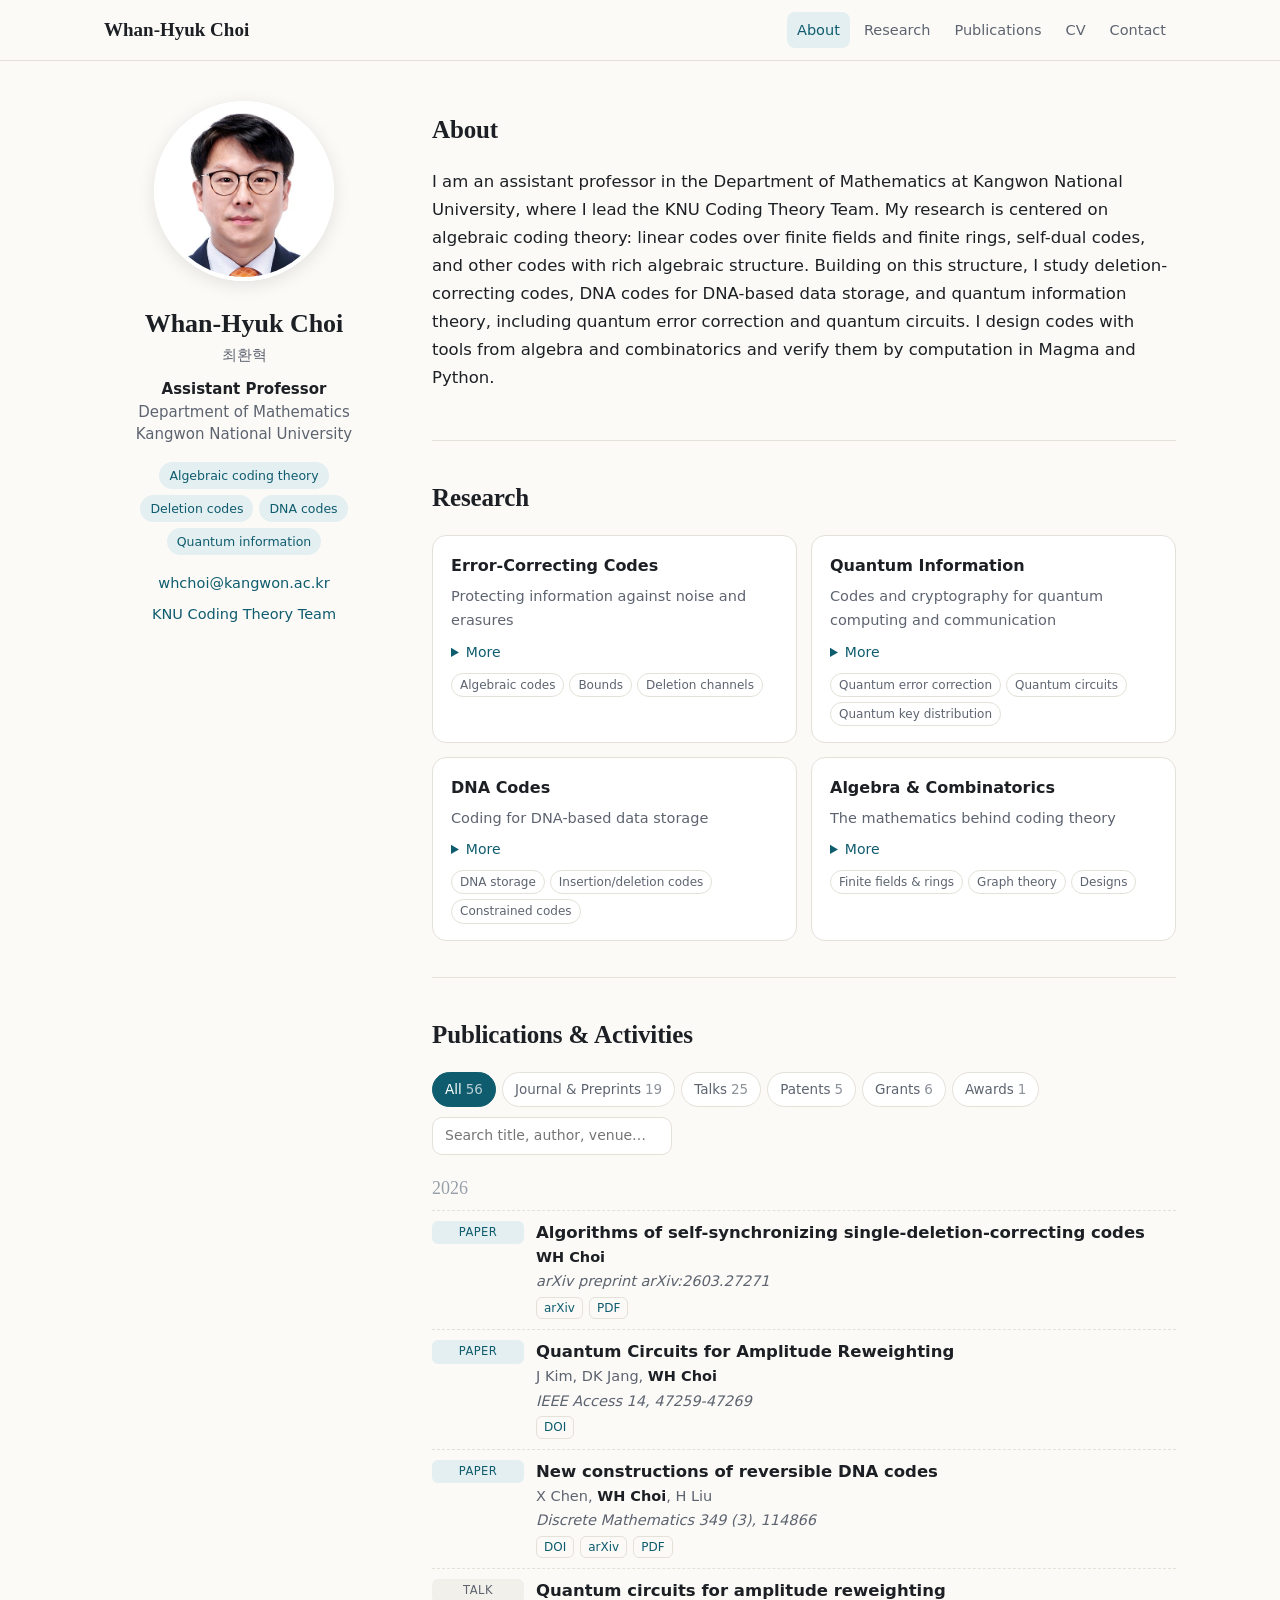
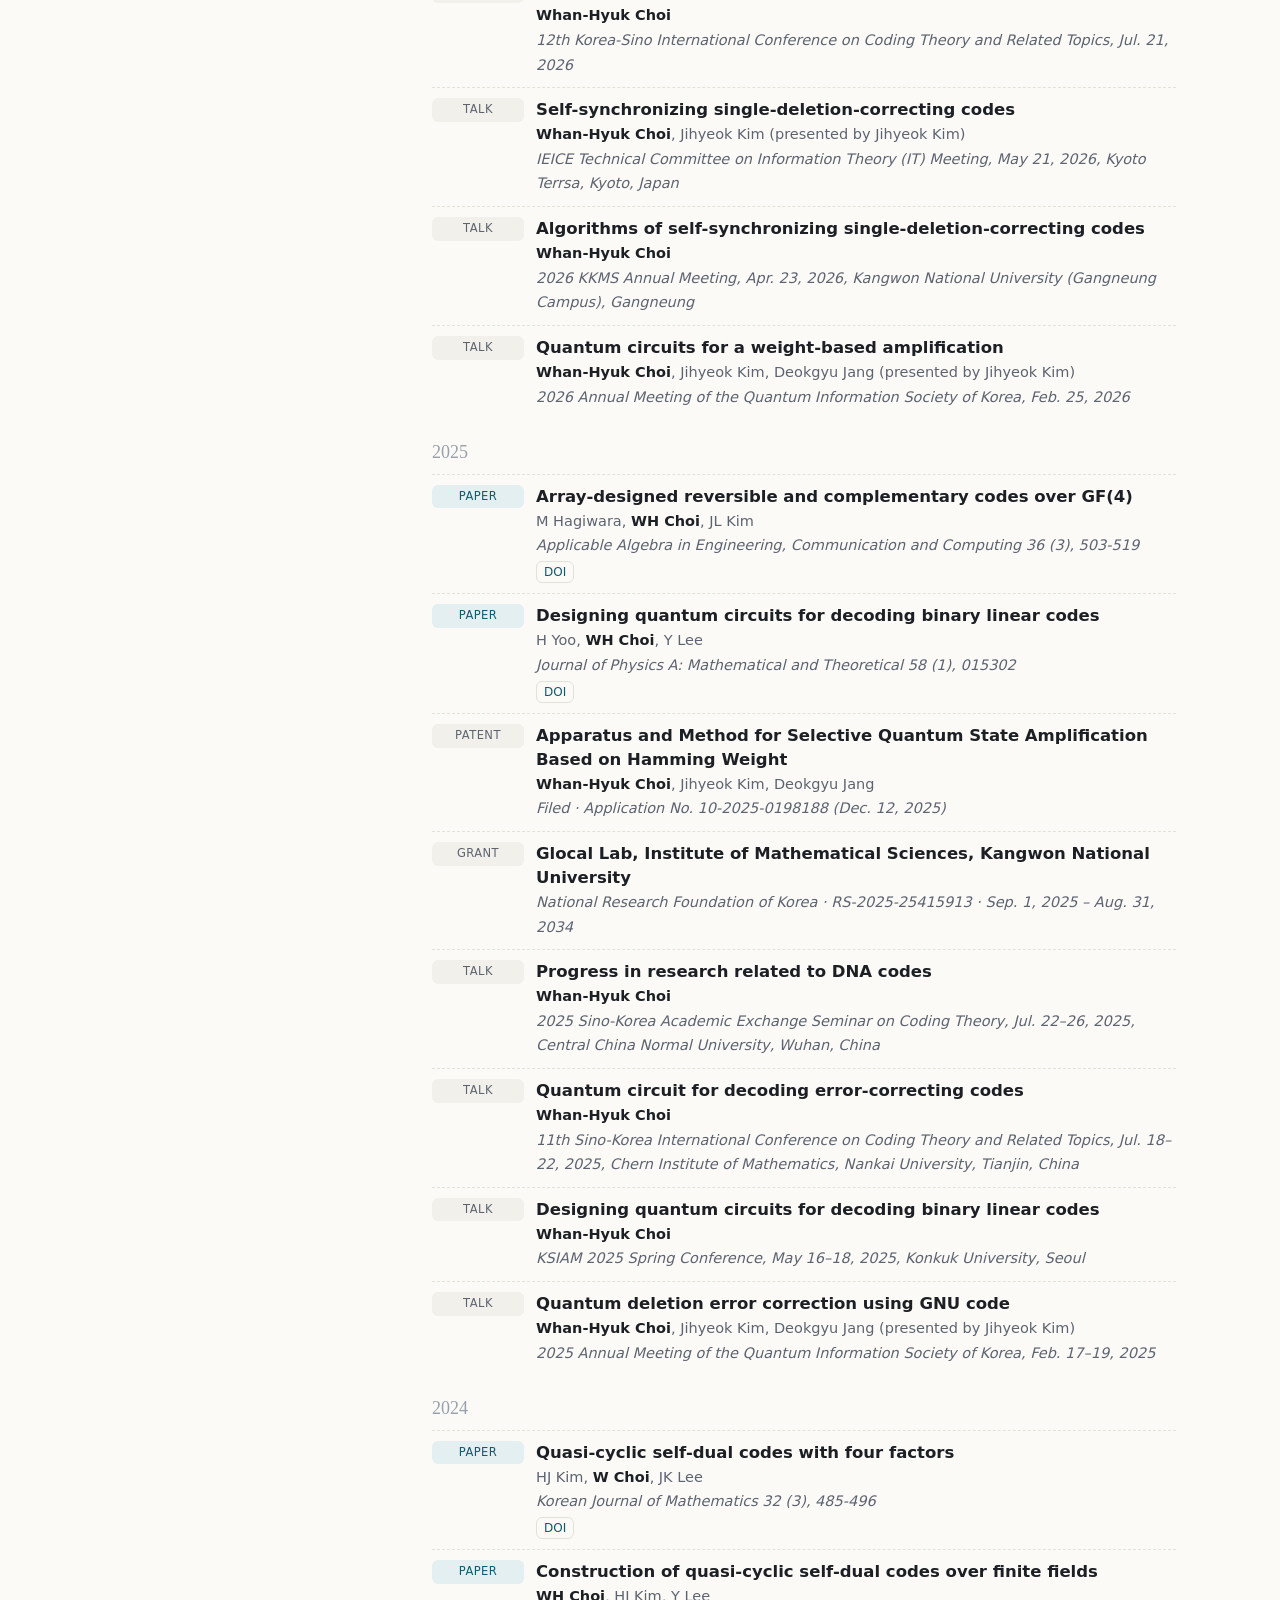
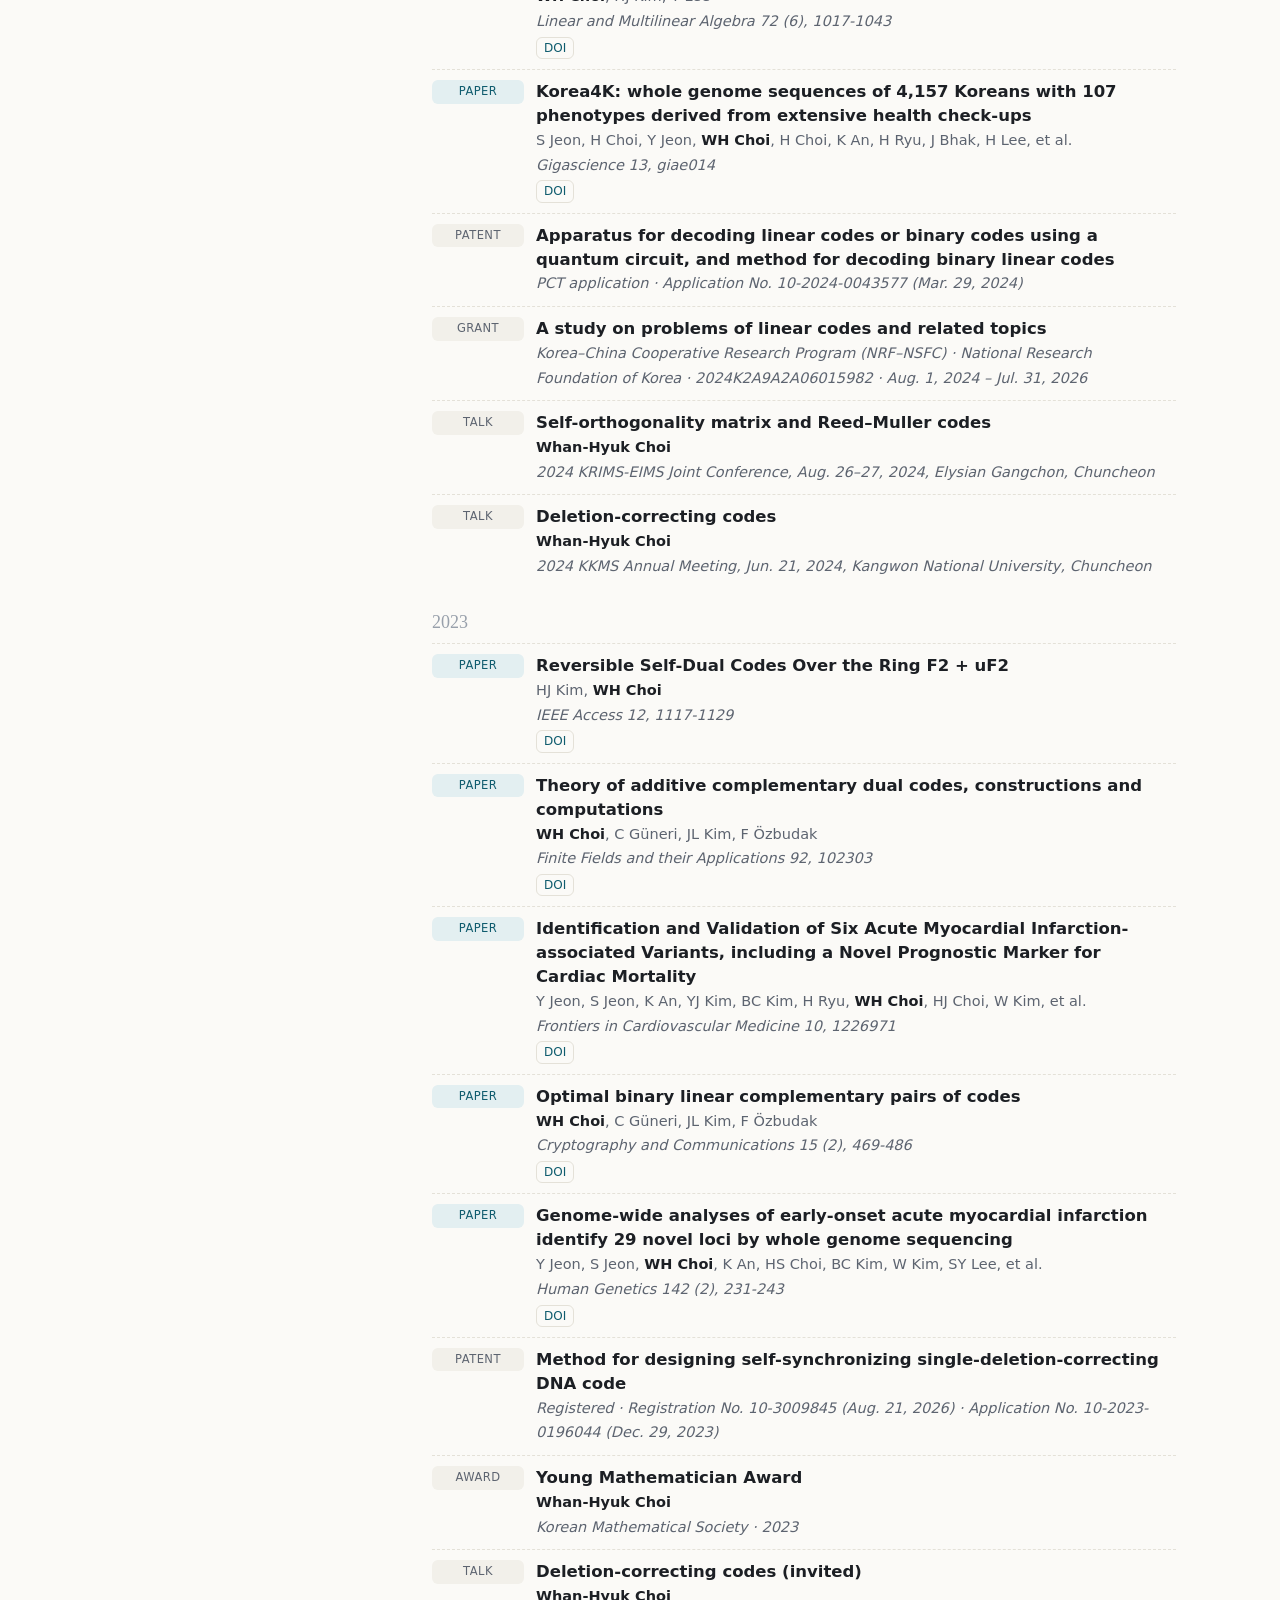
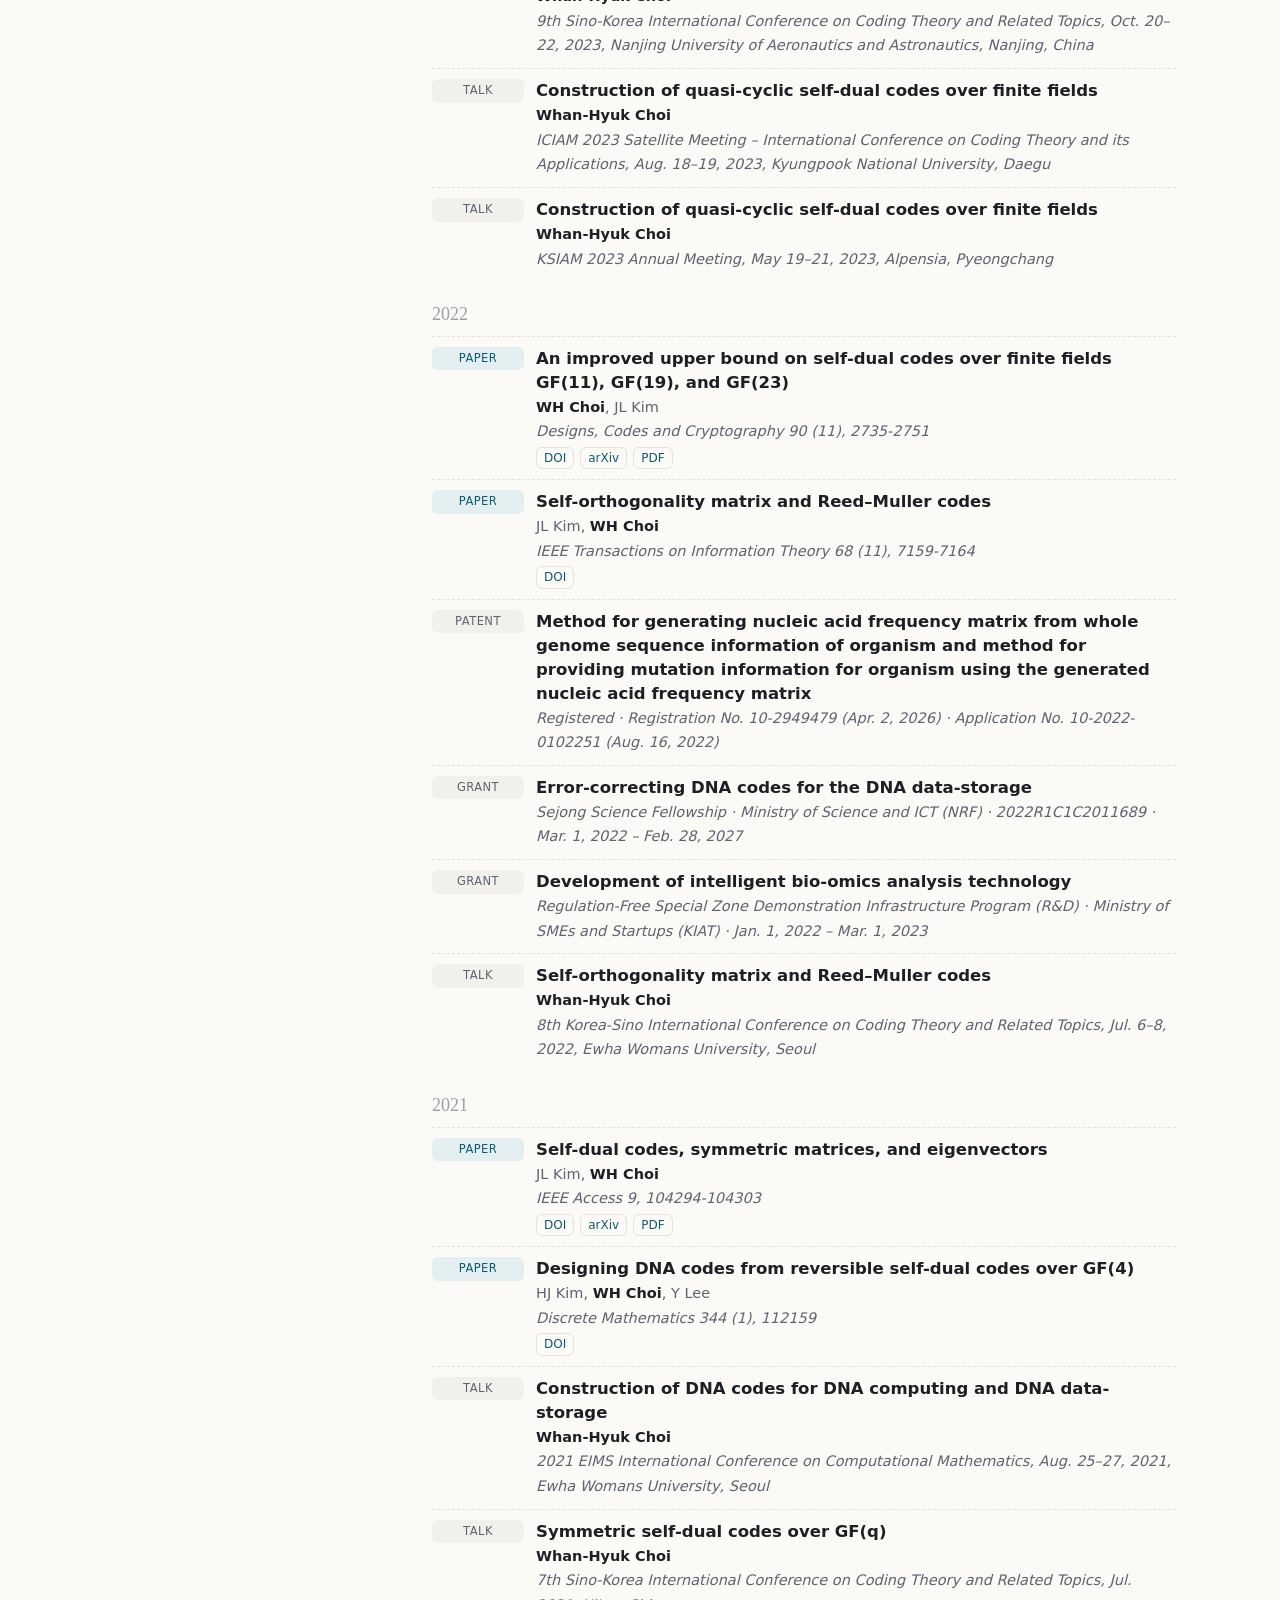
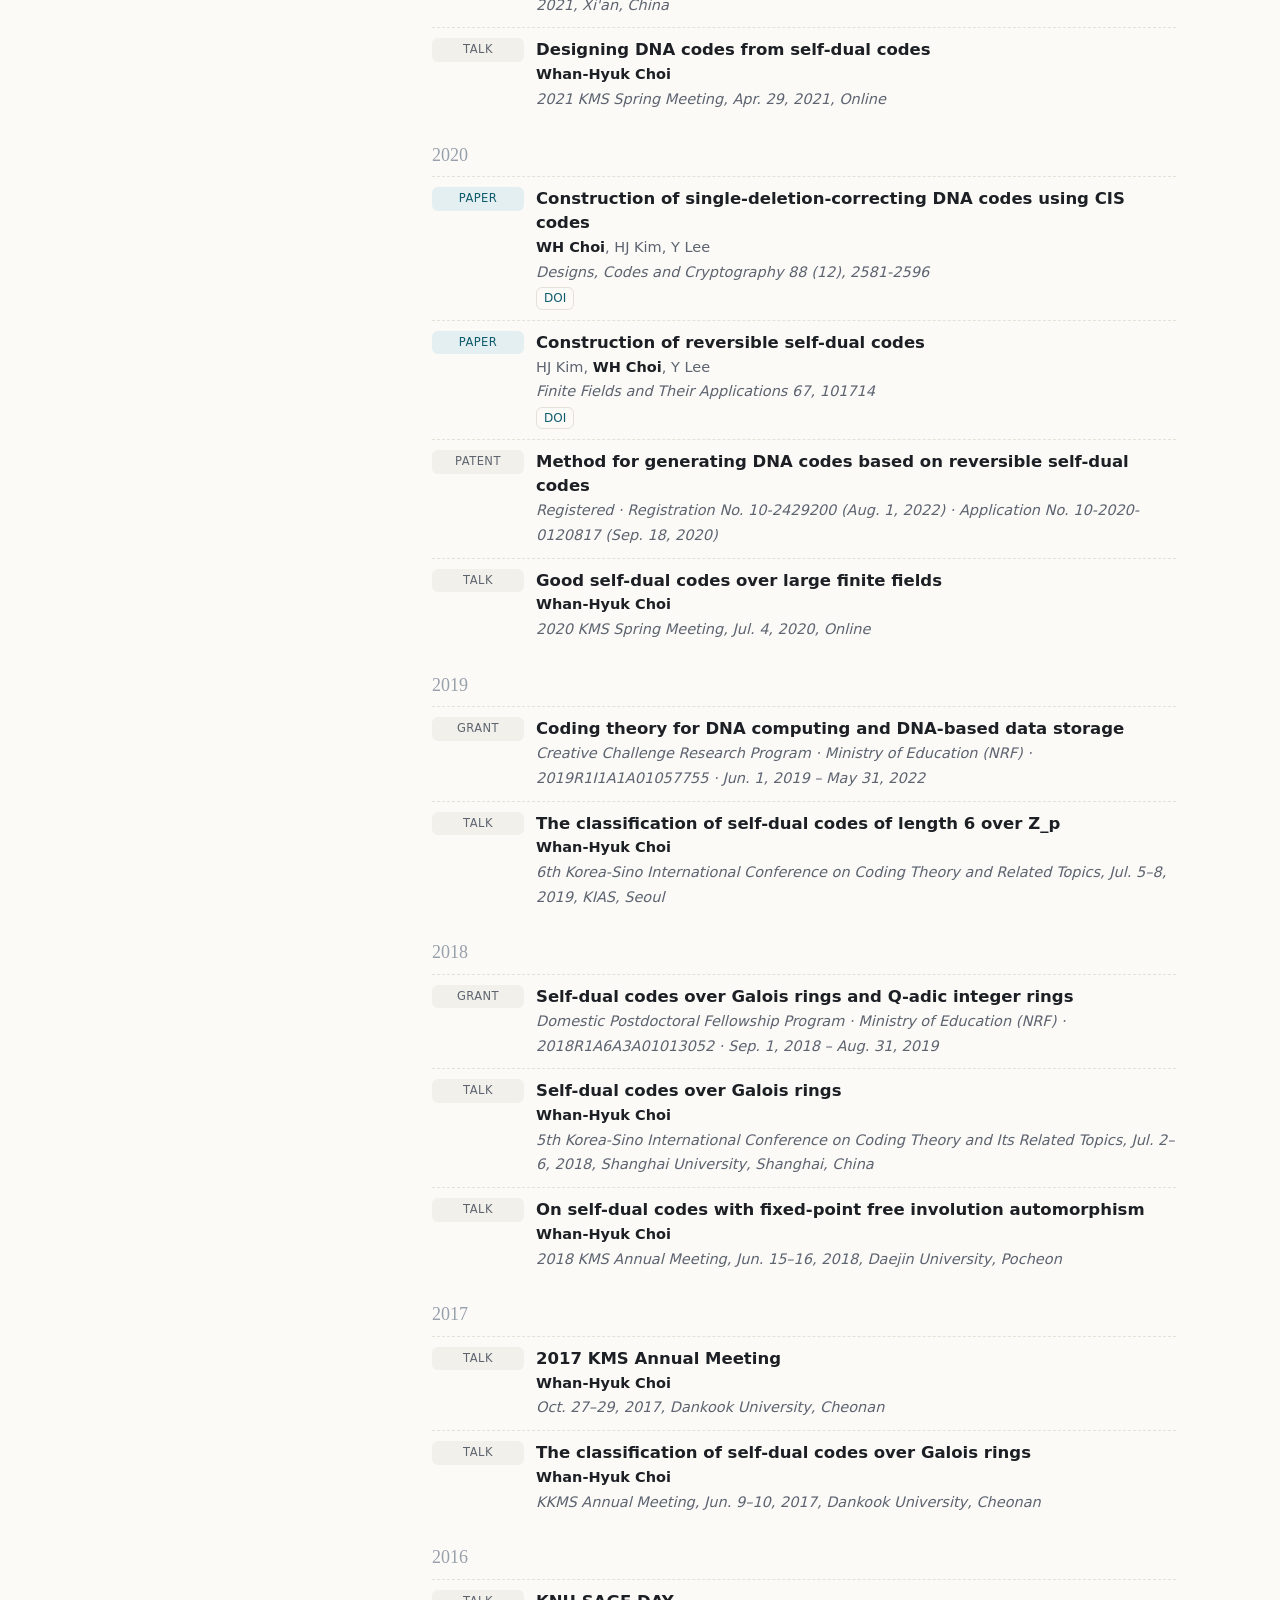
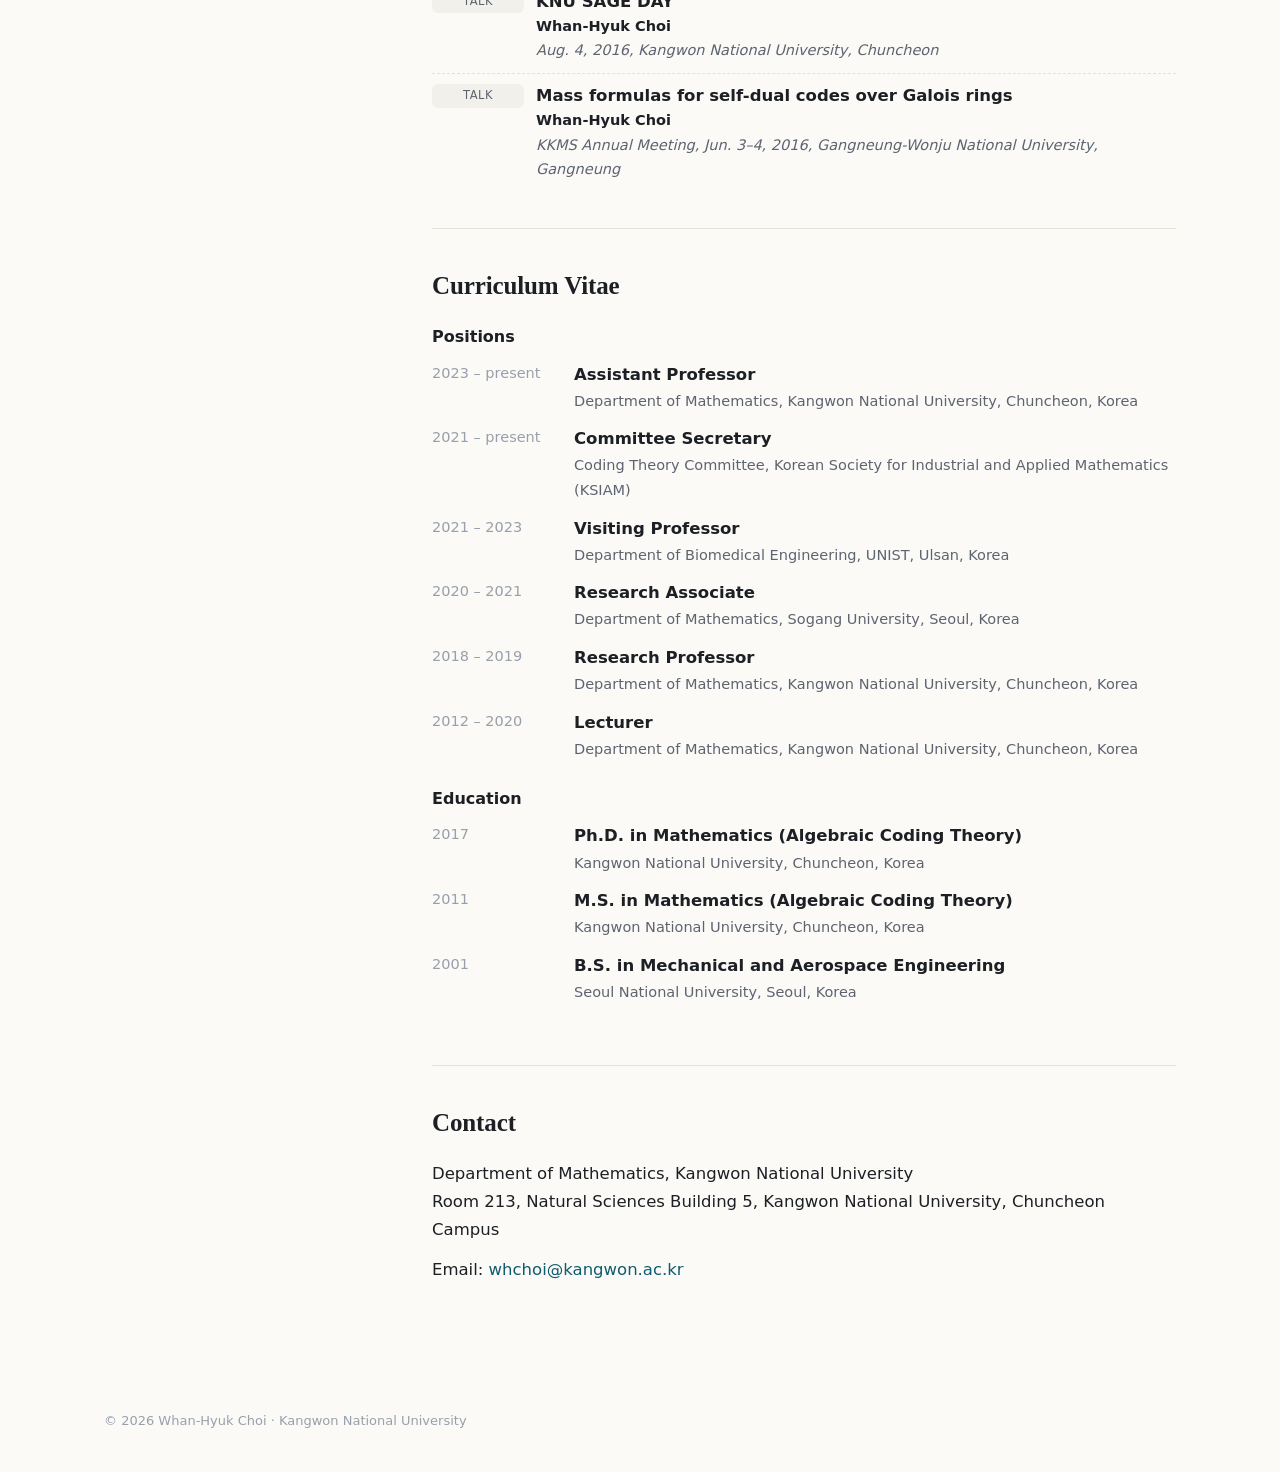
==== index.html @ ad423a77 "Initial draft of personal homepage (English, single page) Co-Authored-By: Claude Opus 5.5 <noreply@a" ====
<!doctype html>
<html lang="en">
<head>
  <meta charset="utf-8">
  <meta name="viewport" content="width=device-width, initial-scale=1">
  <title>Whan-Hyuk Choi · Kangwon National University</title>
  <meta name="description" content="Whan-Hyuk Choi, Department of Mathematics, Kangwon National University. Algebraic coding theory, deletion codes, DNA codes, quantum information.">
  <link rel="icon" href="assets/favicon.svg" type="image/svg+xml">
  <link rel="stylesheet" href="assets/css/style.css?v=1">
</head>
<body>
  <header class="topbar">
    <div class="wrap topbar-in">
      <a class="brand" href="#about">Whan-Hyuk Choi</a>
      <nav id="nav">
        <a href="#about">About</a>
        <a href="#research">Research</a>
        <a href="#publications">Publications</a>
        <a href="#cv">CV</a>
        <a href="#contact">Contact</a>
      </nav>
    </div>
  </header>

  <div class="wrap layout">
    <aside class="profile" id="profile"></aside>
    <main>
      <section id="about"><h2>About</h2><div id="about-body"></div></section>
      <section id="research"><h2>Research</h2><div id="research-body" class="cards"></div></section>
      <section id="publications">
        <h2>Publications &amp; Activities</h2>
        <div class="pub-tools">
          <div class="tabs" id="pub-tabs" role="tablist"></div>
          <input id="pub-search" type="search" placeholder="Search title, author, venue…" aria-label="Search publications">
        </div>
        <div id="pub-body"></div>
      </section>
      <section id="cv"><h2>Curriculum Vitae</h2><div id="cv-body"></div></section>
      <section id="contact"><h2>Contact</h2><div id="contact-body"></div></section>
    </main>
  </div>

  <footer class="wrap foot" id="foot"></footer>
  <script src="assets/js/main.js?v=1"></script>
  <noscript><p class="wrap">This page needs JavaScript to show its content.</p></noscript>
</body>
</html>
---- assets/css/style.css ----
/* =====================================================================
   Whan-Hyuk Choi — personal homepage (v1, 2026-10-10)
   한 쪽짜리 학술 홈페이지. 왼쪽 프로필 카드(넓은 화면에서 따라 내려옴) + 오른쪽 본문.
   색은 :root 변수에서 바꿉니다. 연구실 홈페이지(남색)와 구별되게 짙은 청록을 씁니다.
   ===================================================================== */
:root {
  --bg: #fbfaf7; --card: #ffffff; --soft: #f2f0ea;
  --text: #1c1f24; --muted: #5d6470; --faint: #98a0ab; --line: #e4e1d8;
  --accent: #0f5c6e; --accent-soft: #e3eff1;
  --serif: "Iowan Old Style", "Palatino Linotype", Palatino, "Book Antiqua", Georgia, serif;
  --sans: system-ui, -apple-system, "Segoe UI", Roboto, "Helvetica Neue", Arial, sans-serif;
  --maxw: 1120px;
}
@media (prefers-color-scheme: dark) {
  :root { --bg: #14171b; --card: #1b1f24; --soft: #22272d; --text: #e7e9ec; --muted: #a3aab4; --faint: #6f7782;
          --line: #2e343b; --accent: #6cc3d5; --accent-soft: #1d3238; }
}
* { box-sizing: border-box; }
html { scroll-behavior: smooth; scroll-padding-top: 76px; }
body { margin: 0; background: var(--bg); color: var(--text); font-family: var(--sans); font-size: 16.5px; line-height: 1.7; -webkit-font-smoothing: antialiased; }
a { color: var(--accent); text-decoration: none; }
a:hover { text-decoration: underline; text-underline-offset: 3px; }
.wrap { max-width: var(--maxw); margin: 0 auto; padding: 0 24px; }

/* top bar */
.topbar { position: sticky; top: 0; z-index: 20; background: color-mix(in srgb, var(--bg) 90%, transparent); backdrop-filter: blur(8px); border-bottom: 1px solid var(--line); }
.topbar-in { display: flex; align-items: center; justify-content: space-between; height: 60px; gap: 16px; }
.brand { font-family: var(--serif); font-size: 19px; font-weight: 600; color: var(--text); }
.brand:hover { text-decoration: none; }
nav { display: flex; gap: 4px; flex-wrap: wrap; }
nav a { color: var(--muted); font-size: 14.5px; padding: 6px 10px; border-radius: 8px; }
nav a:hover, nav a.on { color: var(--accent); background: var(--accent-soft); text-decoration: none; }

/* layout */
.layout { display: grid; grid-template-columns: 280px 1fr; gap: 48px; padding-top: 40px; padding-bottom: 40px; }
.profile { position: sticky; top: 92px; align-self: start; text-align: center; }
.profile img { width: 180px; height: 180px; object-fit: cover; object-position: center 20%; border-radius: 50%; border: 4px solid var(--card); box-shadow: 0 4px 18px rgba(0,0,0,.10); }
.profile h1 { font-family: var(--serif); font-weight: 600; font-size: 26px; line-height: 1.25; margin: 18px 0 2px; }
.profile .native { color: var(--muted); font-size: 15px; }
.profile .role { margin-top: 10px; font-size: 15px; color: var(--muted); line-height: 1.5; }
.profile .role b { color: var(--text); font-weight: 600; }
.profile .chips { display: flex; flex-wrap: wrap; justify-content: center; gap: 6px; margin: 16px 0; }
.chip { font-size: 12.5px; padding: 3px 10px; border-radius: 999px; background: var(--accent-soft); color: var(--accent); }
.profile .plinks { display: grid; gap: 6px; font-size: 14.5px; }

main section { padding: 8px 0 36px; border-bottom: 1px solid var(--line); margin-bottom: 28px; }
main section:last-child { border-bottom: 0; }
h2 { font-family: var(--serif); font-weight: 600; font-size: 25px; margin: 0 0 16px; letter-spacing: -.005em; }
h3 { font-size: 16px; margin: 0 0 4px; }
p { margin: 0 0 12px; }

/* research cards */
.cards { display: grid; grid-template-columns: repeat(2, 1fr); gap: 14px; }
.card { background: var(--card); border: 1px solid var(--line); border-radius: 14px; padding: 16px 18px; }
.card .short { color: var(--muted); font-size: 14.5px; margin-bottom: 8px; }
.card details summary { cursor: pointer; color: var(--accent); font-size: 14px; }
.card details p { font-size: 14.5px; margin-top: 8px; }
.card .kw { margin-top: 8px; display: flex; flex-wrap: wrap; gap: 5px; }
.card .kw span { font-size: 12px; color: var(--muted); border: 1px solid var(--line); padding: 1px 8px; border-radius: 999px; }

/* publications */
.pub-tools { display: flex; flex-wrap: wrap; gap: 10px; align-items: center; justify-content: space-between; margin-bottom: 14px; }
.tabs { display: flex; flex-wrap: wrap; gap: 6px; }
.tabs button { font: inherit; font-size: 13.5px; padding: 5px 12px; border-radius: 999px; border: 1px solid var(--line); background: var(--card); color: var(--muted); cursor: pointer; }
.tabs button.on { background: var(--accent); border-color: var(--accent); color: #fff; }
.tabs button .n { opacity: .7; margin-left: 4px; }
#pub-search { font: inherit; font-size: 14px; padding: 6px 12px; border: 1px solid var(--line); border-radius: 10px; background: var(--card); color: var(--text); min-width: 240px; }
.year { font-family: var(--serif); font-size: 18px; color: var(--faint); margin: 18px 0 6px; }
.pub { display: grid; grid-template-columns: 92px 1fr; gap: 12px; padding: 10px 0; border-top: 1px dashed var(--line); }
.pub:first-of-type { border-top: 0; }
.tag { align-self: start; font-size: 11.5px; text-transform: uppercase; letter-spacing: .04em; text-align: center; padding: 2px 6px; border-radius: 6px; background: var(--soft); color: var(--muted); }
.tag.journal { background: var(--accent-soft); color: var(--accent); }
.pub .t { font-weight: 600; line-height: 1.45; }
.pub .a { font-size: 14.5px; color: var(--muted); }
.pub .a .me { color: var(--text); font-weight: 600; }
.pub .v { font-size: 14.5px; font-style: italic; color: var(--muted); }
.pub .ln { margin-top: 3px; display: flex; gap: 6px; flex-wrap: wrap; }
.pub .ln a { font-size: 12px; border: 1px solid var(--line); border-radius: 6px; padding: 0 7px; }
.empty { color: var(--faint); }

/* cv */
.tl { list-style: none; margin: 0 0 18px; padding: 0; }
.tl li { display: grid; grid-template-columns: 130px 1fr; gap: 12px; padding: 6px 0; }
.tl .when { color: var(--faint); font-variant-numeric: tabular-nums; font-size: 14.5px; }
.tl .what b { font-weight: 600; }
.tl .what span { display: block; color: var(--muted); font-size: 14.5px; }

.foot { color: var(--faint); font-size: 13px; padding-top: 10px; padding-bottom: 40px; }

@media (max-width: 860px) {
  .layout { grid-template-columns: 1fr; gap: 24px; padding-top: 24px; }
  .profile { position: static; }
  .cards { grid-template-columns: 1fr; }
  nav a { padding: 5px 7px; font-size: 13.5px; }
  .brand { display: none; }
}
@media (max-width: 520px) {
  .pub { grid-template-columns: 1fr; gap: 4px; }
  .tag { justify-self: start; }
  .tl li { grid-template-columns: 1fr; gap: 0; }
  #pub-search { min-width: 0; width: 100%; }
}
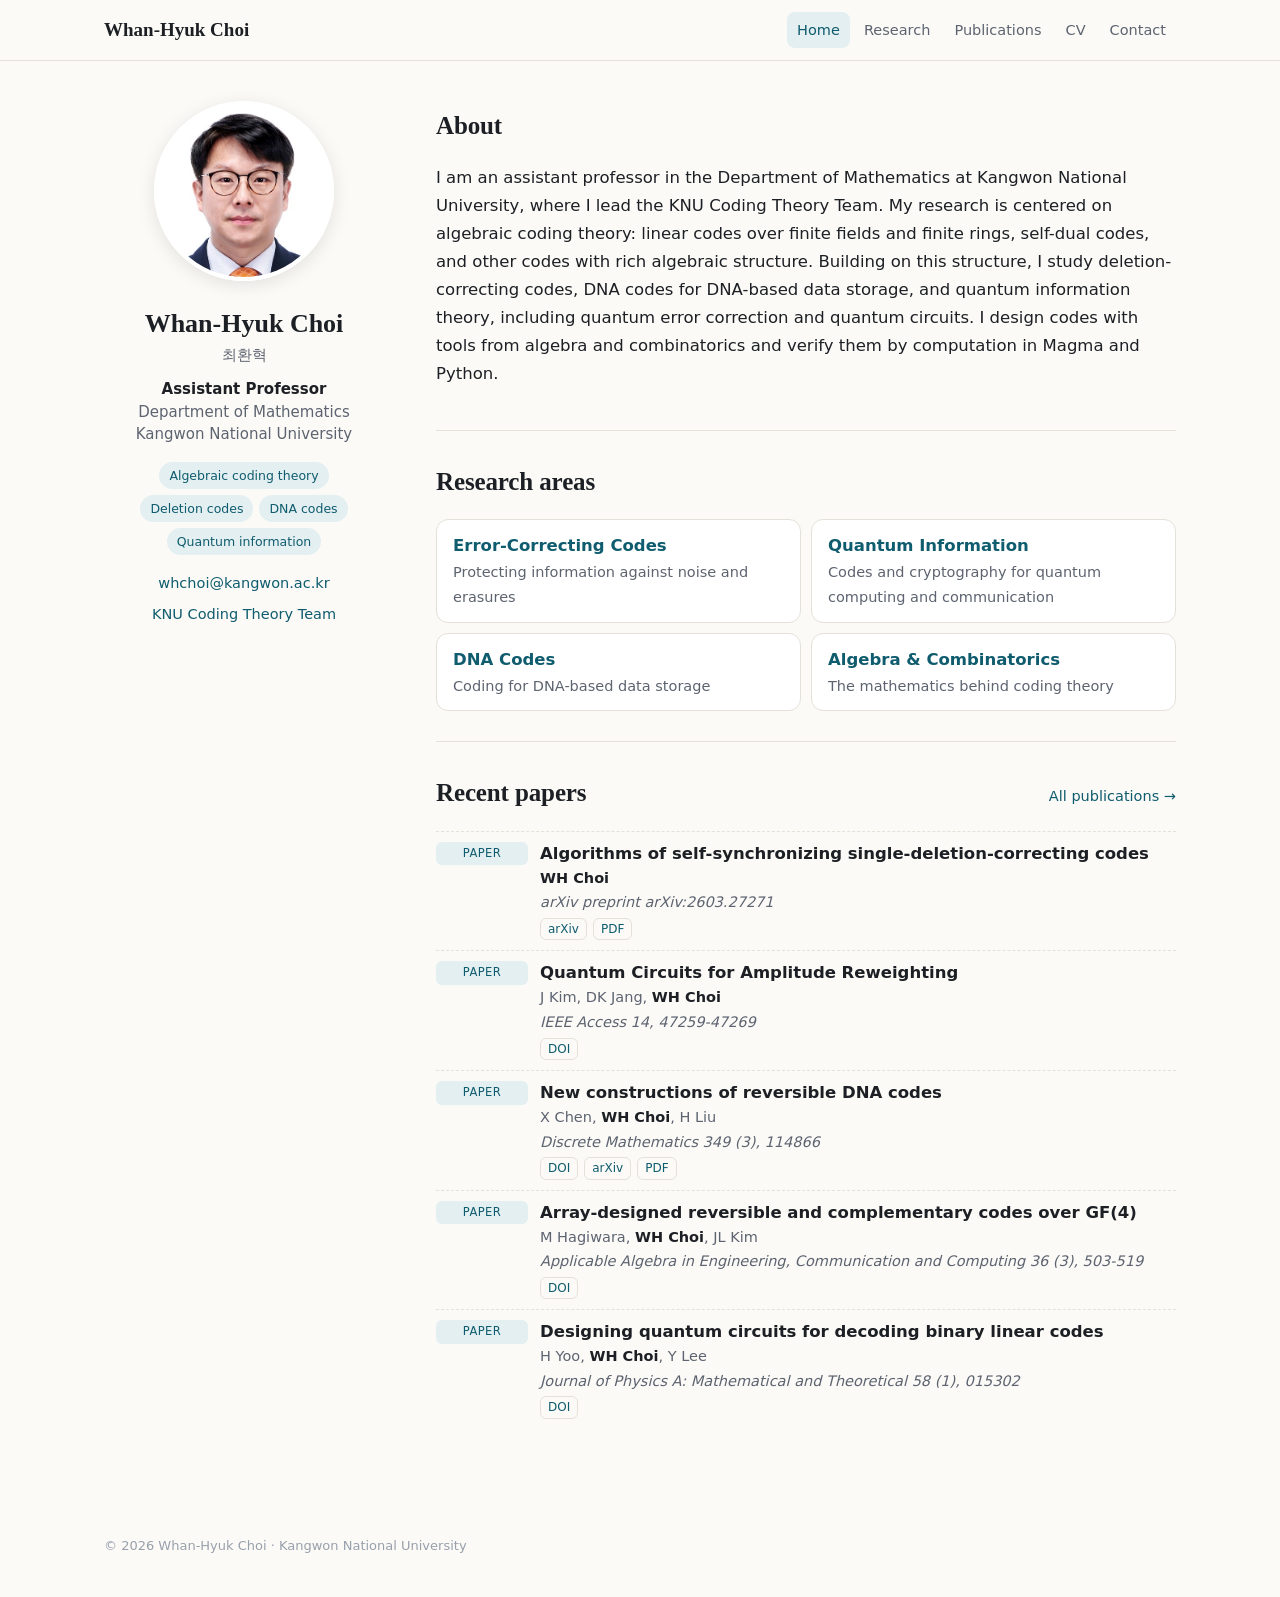
==== commit ec6b7523: "Split into separate pages: Home, Research, Publications, CV, Contact Co-Authored-By: Claude Opus 5.5" ====
--- a/index.html
+++ b/index.html
@@ -6,42 +6,13 @@
   <title>Whan-Hyuk Choi · Kangwon National University</title>
   <meta name="description" content="Whan-Hyuk Choi, Department of Mathematics, Kangwon National University. Algebraic coding theory, deletion codes, DNA codes, quantum information.">
   <link rel="icon" href="assets/favicon.svg" type="image/svg+xml">
-  <link rel="stylesheet" href="assets/css/style.css?v=1">
+  <link rel="stylesheet" href="assets/css/style.css?v=2">
 </head>
-<body>
-  <header class="topbar">
-    <div class="wrap topbar-in">
-      <a class="brand" href="#about">Whan-Hyuk Choi</a>
-      <nav id="nav">
-        <a href="#about">About</a>
-        <a href="#research">Research</a>
-        <a href="#publications">Publications</a>
-        <a href="#cv">CV</a>
-        <a href="#contact">Contact</a>
-      </nav>
-    </div>
-  </header>
-
-  <div class="wrap layout">
-    <aside class="profile" id="profile"></aside>
-    <main>
-      <section id="about"><h2>About</h2><div id="about-body"></div></section>
-      <section id="research"><h2>Research</h2><div id="research-body" class="cards"></div></section>
-      <section id="publications">
-        <h2>Publications &amp; Activities</h2>
-        <div class="pub-tools">
-          <div class="tabs" id="pub-tabs" role="tablist"></div>
-          <input id="pub-search" type="search" placeholder="Search title, author, venue…" aria-label="Search publications">
-        </div>
-        <div id="pub-body"></div>
-      </section>
-      <section id="cv"><h2>Curriculum Vitae</h2><div id="cv-body"></div></section>
-      <section id="contact"><h2>Contact</h2><div id="contact-body"></div></section>
-    </main>
-  </div>
-
+<body data-page="home">
+  <header class="topbar" id="topbar"></header>
+  <main class="wrap page" id="app"></main>
   <footer class="wrap foot" id="foot"></footer>
-  <script src="assets/js/main.js?v=1"></script>
+  <script src="assets/js/main.js?v=2"></script>
   <noscript><p class="wrap">This page needs JavaScript to show its content.</p></noscript>
 </body>
 </html>
--- a/assets/css/style.css
+++ b/assets/css/style.css
@@ -1,6 +1,6 @@
 /* =====================================================================
-   Whan-Hyuk Choi — personal homepage (v1, 2026-10-10)
-   한 쪽짜리 학술 홈페이지. 왼쪽 프로필 카드(넓은 화면에서 따라 내려옴) + 오른쪽 본문.
+   Whan-Hyuk Choi — personal homepage (v2, 2026-10-10: 메뉴별 페이지)
+   Home 은 왼쪽 프로필 카드 + 오른쪽 소개·연구 분야·최근 논문, 나머지 쪽은 제목 + 본문 한 단.
    색은 :root 변수에서 바꿉니다. 연구실 홈페이지(남색)와 구별되게 짙은 청록을 씁니다.
    ===================================================================== */
 :root {
@@ -16,7 +16,7 @@
           --line: #2e343b; --accent: #6cc3d5; --accent-soft: #1d3238; }
 }
 * { box-sizing: border-box; }
-html { scroll-behavior: smooth; scroll-padding-top: 76px; }
+html { scroll-behavior: smooth; scroll-padding-top: 80px; }
 body { margin: 0; background: var(--bg); color: var(--text); font-family: var(--sans); font-size: 16.5px; line-height: 1.7; -webkit-font-smoothing: antialiased; }
 a { color: var(--accent); text-decoration: none; }
 a:hover { text-decoration: underline; text-underline-offset: 3px; }
@@ -31,8 +31,12 @@
 nav a { color: var(--muted); font-size: 14.5px; padding: 6px 10px; border-radius: 8px; }
 nav a:hover, nav a.on { color: var(--accent); background: var(--accent-soft); text-decoration: none; }
 
-/* layout */
-.layout { display: grid; grid-template-columns: 280px 1fr; gap: 48px; padding-top: 40px; padding-bottom: 40px; }
+/* page */
+.page { padding-top: 40px; padding-bottom: 40px; min-height: 70vh; }
+.page-head { margin-bottom: 26px; padding-bottom: 18px; border-bottom: 1px solid var(--line); }
+.page-head h1 { font-family: var(--serif); font-weight: 600; font-size: 34px; margin: 0 0 6px; letter-spacing: -.01em; }
+.lead { color: var(--muted); font-size: 17px; margin: 0 0 12px; }
+.home { display: grid; grid-template-columns: 280px 1fr; gap: 52px; }
 .profile { position: sticky; top: 92px; align-self: start; text-align: center; }
 .profile img { width: 180px; height: 180px; object-fit: cover; object-position: center 20%; border-radius: 50%; border: 4px solid var(--card); box-shadow: 0 4px 18px rgba(0,0,0,.10); }
 .profile h1 { font-family: var(--serif); font-weight: 600; font-size: 26px; line-height: 1.25; margin: 18px 0 2px; }
@@ -43,8 +47,24 @@
 .chip { font-size: 12.5px; padding: 3px 10px; border-radius: 999px; background: var(--accent-soft); color: var(--accent); }
 .profile .plinks { display: grid; gap: 6px; font-size: 14.5px; }
 
-main section { padding: 8px 0 36px; border-bottom: 1px solid var(--line); margin-bottom: 28px; }
+main section { padding: 4px 0 30px; border-bottom: 1px solid var(--line); margin-bottom: 26px; }
 main section:last-child { border-bottom: 0; }
+.sec-head { display: flex; align-items: baseline; justify-content: space-between; gap: 12px; }
+.sec-head a { font-size: 14.5px; }
+/* home: research areas */
+.areas { list-style: none; margin: 0; padding: 0; display: grid; grid-template-columns: repeat(2, 1fr); gap: 10px; }
+.areas li { background: var(--card); border: 1px solid var(--line); border-radius: 12px; padding: 12px 16px; }
+.areas a { font-weight: 600; }
+.areas span { display: block; color: var(--muted); font-size: 14.5px; }
+/* research page */
+.area { scroll-margin-top: 80px; }
+.area .kw, .card .kw { margin-top: 8px; display: flex; flex-wrap: wrap; gap: 5px; }
+.area .kw span { font-size: 12.5px; color: var(--muted); border: 1px solid var(--line); padding: 1px 9px; border-radius: 999px; }
+/* contact */
+.contact { display: grid; grid-template-columns: repeat(3, 1fr); gap: 14px; }
+.ccard { background: var(--card); border: 1px solid var(--line); border-radius: 14px; padding: 16px 18px; }
+.ccard h3 { color: var(--accent); }
+.ccard p { margin: 0; font-size: 15px; }
 h2 { font-family: var(--serif); font-weight: 600; font-size: 25px; margin: 0 0 16px; letter-spacing: -.005em; }
 h3 { font-size: 16px; margin: 0 0 4px; }
 p { margin: 0 0 12px; }
@@ -88,9 +108,11 @@
 .foot { color: var(--faint); font-size: 13px; padding-top: 10px; padding-bottom: 40px; }
 
 @media (max-width: 860px) {
-  .layout { grid-template-columns: 1fr; gap: 24px; padding-top: 24px; }
+  .home { grid-template-columns: 1fr; gap: 24px; }
+  .page { padding-top: 24px; }
   .profile { position: static; }
-  .cards { grid-template-columns: 1fr; }
+  .cards, .areas, .contact { grid-template-columns: 1fr; }
+  .page-head h1 { font-size: 28px; }
   nav a { padding: 5px 7px; font-size: 13.5px; }
   .brand { display: none; }
 }
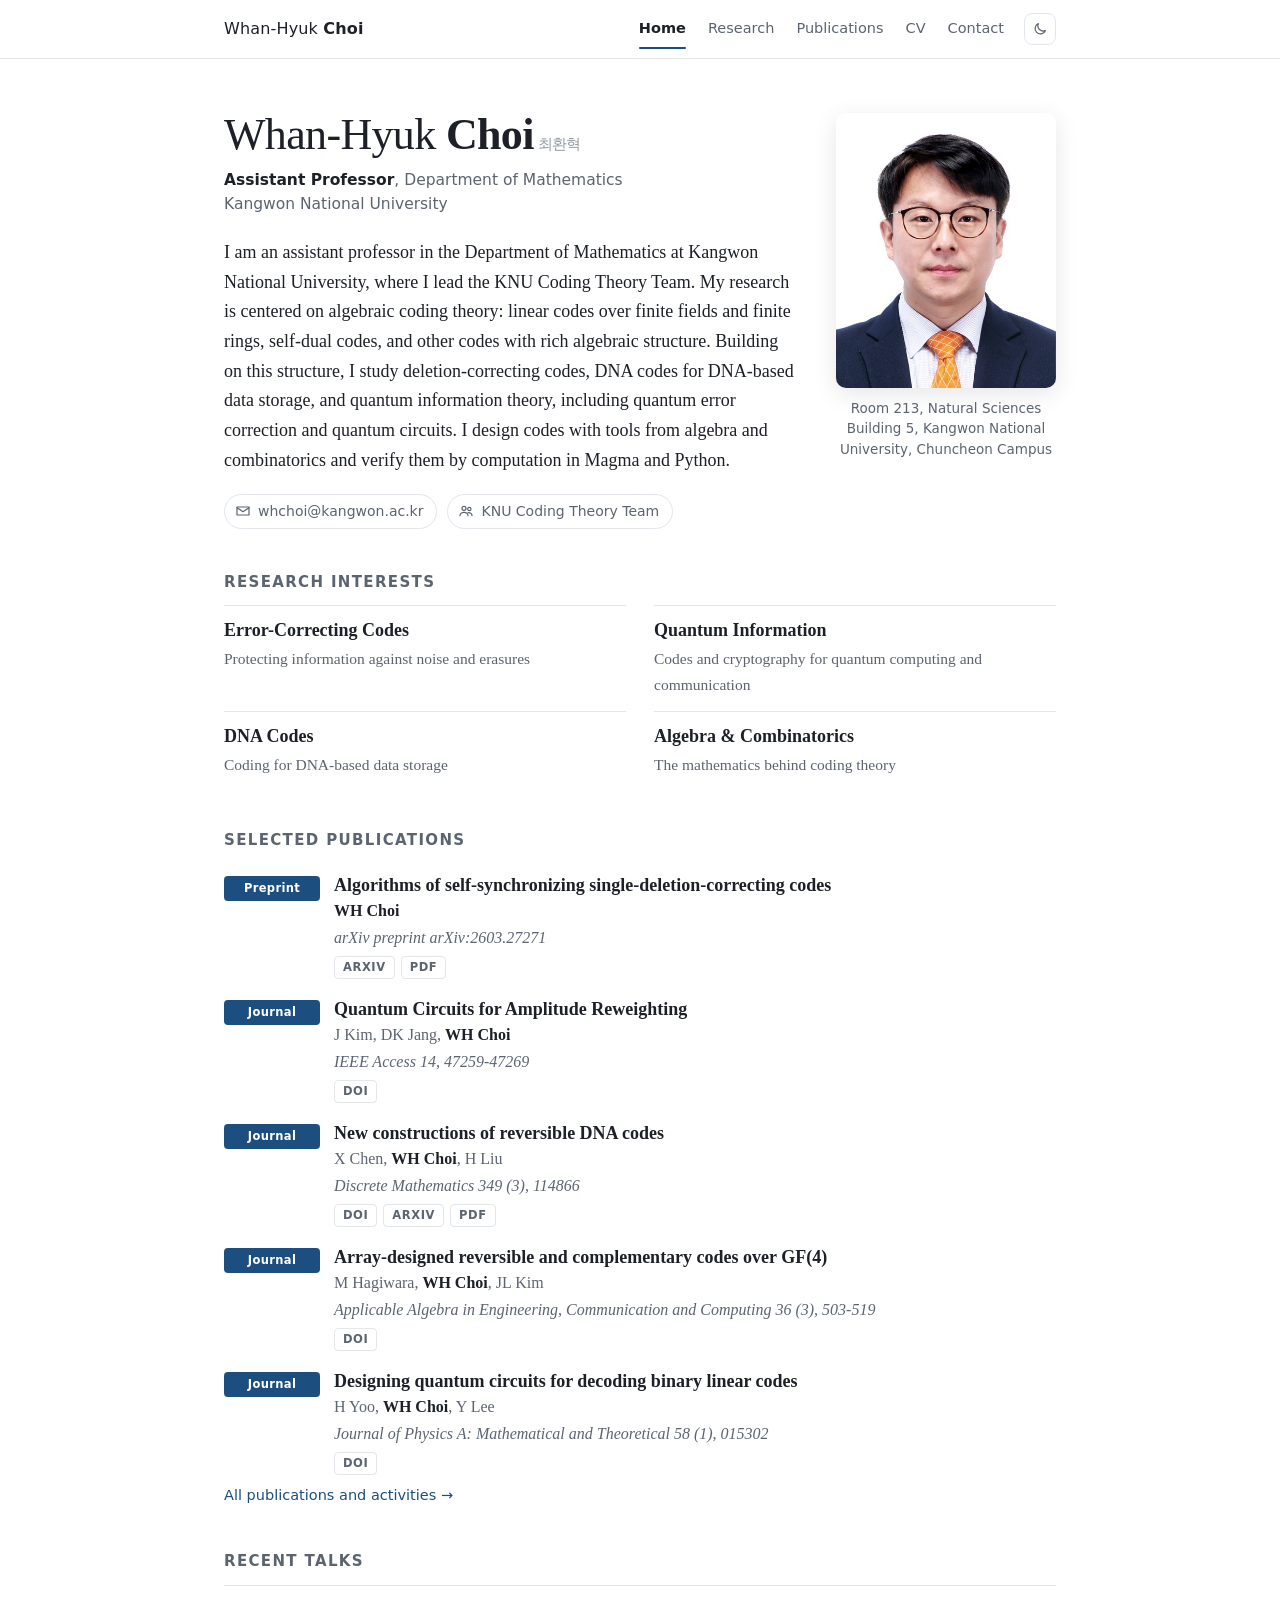
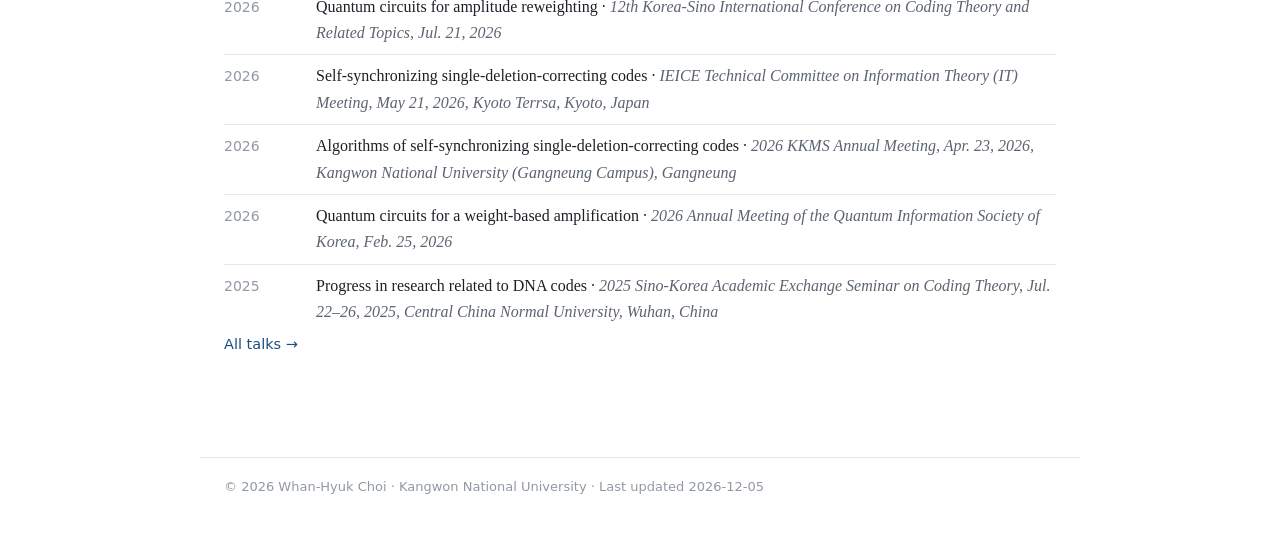
==== commit a0c63ad2: "Redesign: al-folio-style home (large name, portrait, icon links), serif text, year-grouped publicati" ====
--- a/index.html
+++ b/index.html
@@ -6,13 +6,13 @@
   <title>Whan-Hyuk Choi · Kangwon National University</title>
   <meta name="description" content="Whan-Hyuk Choi, Department of Mathematics, Kangwon National University. Algebraic coding theory, deletion codes, DNA codes, quantum information.">
   <link rel="icon" href="assets/favicon.svg" type="image/svg+xml">
-  <link rel="stylesheet" href="assets/css/style.css?v=2">
+  <link rel="stylesheet" href="assets/css/style.css?v=3">
 </head>
 <body data-page="home">
   <header class="topbar" id="topbar"></header>
   <main class="wrap page" id="app"></main>
   <footer class="wrap foot" id="foot"></footer>
-  <script src="assets/js/main.js?v=2"></script>
+  <script src="assets/js/main.js?v=3"></script>
   <noscript><p class="wrap">This page needs JavaScript to show its content.</p></noscript>
 </body>
 </html>
--- a/assets/css/style.css
+++ b/assets/css/style.css
@@ -1,124 +1,157 @@
 /* =====================================================================
-   Whan-Hyuk Choi — personal homepage (v2, 2026-10-10: 메뉴별 페이지)
-   Home 은 왼쪽 프로필 카드 + 오른쪽 소개·연구 분야·최근 논문, 나머지 쪽은 제목 + 본문 한 단.
-   색은 :root 변수에서 바꿉니다. 연구실 홈페이지(남색)와 구별되게 짙은 청록을 씁니다.
+   Whan-Hyuk Choi — personal homepage (v3, 2026-10-10)
+   참고: al-folio(많은 연구자가 쓰는 학술 홈페이지 테마)의 구성 — 큰 이름, 오른쪽 사진,
+         아이콘 링크 줄, 작은 단추가 달린 논문 목록 — 과 수학자 홈페이지의 글 중심 세리프 본문.
+   바깥 글꼴·추적 스크립트는 쓰지 않습니다(방문자 정보가 밖으로 나가지 않게).
+   색은 :root 변수에서 바꿉니다.
    ===================================================================== */
 :root {
-  --bg: #fbfaf7; --card: #ffffff; --soft: #f2f0ea;
-  --text: #1c1f24; --muted: #5d6470; --faint: #98a0ab; --line: #e4e1d8;
-  --accent: #0f5c6e; --accent-soft: #e3eff1;
-  --serif: "Iowan Old Style", "Palatino Linotype", Palatino, "Book Antiqua", Georgia, serif;
+  --bg: #ffffff; --soft: #f5f6f8; --text: #1d2127; --muted: #5c6470; --faint: #9199a4; --line: #e3e6ea;
+  --accent: #1c4e80; --accent-soft: #e9f0f8;
+  --serif: Charter, "Bitstream Charter", "Sitka Text", Cambria, "Iowan Old Style", Georgia, serif;
   --sans: system-ui, -apple-system, "Segoe UI", Roboto, "Helvetica Neue", Arial, sans-serif;
-  --maxw: 1120px;
+  --maxw: 880px;
 }
-@media (prefers-color-scheme: dark) {
-  :root { --bg: #14171b; --card: #1b1f24; --soft: #22272d; --text: #e7e9ec; --muted: #a3aab4; --faint: #6f7782;
-          --line: #2e343b; --accent: #6cc3d5; --accent-soft: #1d3238; }
+:root[data-theme="dark"] {
+  --bg: #15181c; --soft: #1d2126; --text: #e6e8eb; --muted: #a6adb7; --faint: #6e7681; --line: #2c3238;
+  --accent: #7fb2e5; --accent-soft: #1d2c3b;
 }
 * { box-sizing: border-box; }
-html { scroll-behavior: smooth; scroll-padding-top: 80px; }
-body { margin: 0; background: var(--bg); color: var(--text); font-family: var(--sans); font-size: 16.5px; line-height: 1.7; -webkit-font-smoothing: antialiased; }
+html { scroll-behavior: smooth; scroll-padding-top: 76px; }
+body { margin: 0; background: var(--bg); color: var(--text); font-family: var(--serif); font-size: 18px; line-height: 1.65;
+       -webkit-font-smoothing: antialiased; transition: background .2s, color .2s; }
 a { color: var(--accent); text-decoration: none; }
 a:hover { text-decoration: underline; text-underline-offset: 3px; }
 .wrap { max-width: var(--maxw); margin: 0 auto; padding: 0 24px; }
+h1, h2, h3 { font-weight: 600; line-height: 1.25; }
+h2 { font-size: 15px; font-family: var(--sans); text-transform: uppercase; letter-spacing: .09em; color: var(--muted); margin: 0 0 14px; }
+p { margin: 0 0 14px; }
 
-/* top bar */
-.topbar { position: sticky; top: 0; z-index: 20; background: color-mix(in srgb, var(--bg) 90%, transparent); backdrop-filter: blur(8px); border-bottom: 1px solid var(--line); }
-.topbar-in { display: flex; align-items: center; justify-content: space-between; height: 60px; gap: 16px; }
-.brand { font-family: var(--serif); font-size: 19px; font-weight: 600; color: var(--text); }
-.brand:hover { text-decoration: none; }
-nav { display: flex; gap: 4px; flex-wrap: wrap; }
-nav a { color: var(--muted); font-size: 14.5px; padding: 6px 10px; border-radius: 8px; }
-nav a:hover, nav a.on { color: var(--accent); background: var(--accent-soft); text-decoration: none; }
+/* ---------- top bar ---------- */
+.topbar { position: sticky; top: 0; z-index: 20; background: color-mix(in srgb, var(--bg) 92%, transparent);
+          backdrop-filter: blur(8px); border-bottom: 1px solid var(--line); font-family: var(--sans); }
+.topbar-in { display: flex; align-items: center; justify-content: space-between; height: 58px; gap: 14px; }
+.brand { color: var(--text); font-size: 16px; letter-spacing: .01em; }
+.brand b { font-weight: 700; }
+.brand:hover { text-decoration: none; color: var(--accent); }
+nav { display: flex; align-items: center; gap: 2px; }
+nav a { position: relative; color: var(--muted); font-size: 14.5px; padding: 6px 10px; }
+nav a:hover { color: var(--text); text-decoration: none; }
+nav a.on { color: var(--text); font-weight: 600; }
+nav a.on::after { content: ""; position: absolute; left: 10px; right: 10px; bottom: -2px; height: 2px; background: var(--accent); border-radius: 2px; }
+.theme { margin-left: 8px; width: 32px; height: 32px; border: 1px solid var(--line); border-radius: 8px; background: transparent;
+         color: var(--muted); cursor: pointer; display: grid; place-items: center; }
+.theme:hover { color: var(--text); }
+.theme svg { width: 16px; height: 16px; }
 
-/* page */
-.page { padding-top: 40px; padding-bottom: 40px; min-height: 70vh; }
-.page-head { margin-bottom: 26px; padding-bottom: 18px; border-bottom: 1px solid var(--line); }
-.page-head h1 { font-family: var(--serif); font-weight: 600; font-size: 34px; margin: 0 0 6px; letter-spacing: -.01em; }
-.lead { color: var(--muted); font-size: 17px; margin: 0 0 12px; }
-.home { display: grid; grid-template-columns: 280px 1fr; gap: 52px; }
-.profile { position: sticky; top: 92px; align-self: start; text-align: center; }
-.profile img { width: 180px; height: 180px; object-fit: cover; object-position: center 20%; border-radius: 50%; border: 4px solid var(--card); box-shadow: 0 4px 18px rgba(0,0,0,.10); }
-.profile h1 { font-family: var(--serif); font-weight: 600; font-size: 26px; line-height: 1.25; margin: 18px 0 2px; }
-.profile .native { color: var(--muted); font-size: 15px; }
-.profile .role { margin-top: 10px; font-size: 15px; color: var(--muted); line-height: 1.5; }
-.profile .role b { color: var(--text); font-weight: 600; }
-.profile .chips { display: flex; flex-wrap: wrap; justify-content: center; gap: 6px; margin: 16px 0; }
-.chip { font-size: 12.5px; padding: 3px 10px; border-radius: 999px; background: var(--accent-soft); color: var(--accent); }
-.profile .plinks { display: grid; gap: 6px; font-size: 14.5px; }
+/* ---------- page ---------- */
+.page { padding-top: 48px; padding-bottom: 56px; min-height: 72vh; }
+.page-head { margin-bottom: 34px; }
+.page-head h1 { font-size: 38px; margin: 0 0 6px; letter-spacing: -.01em; }
+.page-head .lead { color: var(--muted); font-size: 18px; margin: 0; }
+section { margin-bottom: 44px; }
 
-main section { padding: 4px 0 30px; border-bottom: 1px solid var(--line); margin-bottom: 26px; }
-main section:last-child { border-bottom: 0; }
-.sec-head { display: flex; align-items: baseline; justify-content: space-between; gap: 12px; }
-.sec-head a { font-size: 14.5px; }
-/* home: research areas */
-.areas { list-style: none; margin: 0; padding: 0; display: grid; grid-template-columns: repeat(2, 1fr); gap: 10px; }
-.areas li { background: var(--card); border: 1px solid var(--line); border-radius: 12px; padding: 12px 16px; }
-.areas a { font-weight: 600; }
-.areas span { display: block; color: var(--muted); font-size: 14.5px; }
-/* research page */
-.area { scroll-margin-top: 80px; }
-.area .kw, .card .kw { margin-top: 8px; display: flex; flex-wrap: wrap; gap: 5px; }
-.area .kw span { font-size: 12.5px; color: var(--muted); border: 1px solid var(--line); padding: 1px 9px; border-radius: 999px; }
-/* contact */
-.contact { display: grid; grid-template-columns: repeat(3, 1fr); gap: 14px; }
-.ccard { background: var(--card); border: 1px solid var(--line); border-radius: 14px; padding: 16px 18px; }
-.ccard h3 { color: var(--accent); }
-.ccard p { margin: 0; font-size: 15px; }
-h2 { font-family: var(--serif); font-weight: 600; font-size: 25px; margin: 0 0 16px; letter-spacing: -.005em; }
-h3 { font-size: 16px; margin: 0 0 4px; }
-p { margin: 0 0 12px; }
+/* ---------- home hero ---------- */
+.hero { display: grid; grid-template-columns: 1fr 220px; gap: 40px; align-items: start; margin-bottom: 44px; }
+.hero h1 { font-size: 44px; margin: 0 0 4px; letter-spacing: -.015em; font-weight: 400; }
+.hero h1 b { font-weight: 700; }
+.hero .native { font-family: var(--sans); color: var(--faint); font-size: 15px; margin-left: 4px; }
+.hero .sub { font-family: var(--sans); color: var(--muted); font-size: 15.5px; line-height: 1.55; margin: 6px 0 22px; }
+.hero .sub b { color: var(--text); font-weight: 600; }
+.portrait { margin: 6px 0 0; text-align: center; font-family: var(--sans); font-size: 13.5px; color: var(--muted); line-height: 1.5; }
+.portrait img { width: 100%; aspect-ratio: 4 / 5; object-fit: cover; object-position: center 22%; border-radius: 10px;
+                box-shadow: 0 6px 24px rgba(0,0,0,.10); display: block; margin-bottom: 10px; }
+.icons { display: flex; flex-wrap: wrap; gap: 10px; margin-top: 18px; font-family: var(--sans); }
+.icons a { display: inline-flex; align-items: center; gap: 7px; font-size: 14px; color: var(--muted); border: 1px solid var(--line);
+           border-radius: 999px; padding: 5px 13px 5px 10px; }
+.icons a:hover { color: var(--accent); border-color: var(--accent); text-decoration: none; }
+.icons svg { width: 16px; height: 16px; flex: none; }
 
-/* research cards */
-.cards { display: grid; grid-template-columns: repeat(2, 1fr); gap: 14px; }
-.card { background: var(--card); border: 1px solid var(--line); border-radius: 14px; padding: 16px 18px; }
-.card .short { color: var(--muted); font-size: 14.5px; margin-bottom: 8px; }
-.card details summary { cursor: pointer; color: var(--accent); font-size: 14px; }
-.card details p { font-size: 14.5px; margin-top: 8px; }
-.card .kw { margin-top: 8px; display: flex; flex-wrap: wrap; gap: 5px; }
-.card .kw span { font-size: 12px; color: var(--muted); border: 1px solid var(--line); padding: 1px 8px; border-radius: 999px; }
+/* research interests */
+.interests { list-style: none; padding: 0; margin: 0; display: grid; grid-template-columns: repeat(2, 1fr); gap: 4px 28px; }
+.interests li { padding: 10px 0; border-top: 1px solid var(--line); }
+.interests a { font-weight: 600; color: var(--text); }
+.interests a:hover { color: var(--accent); }
+.interests span { display: block; color: var(--muted); font-size: 15.5px; }
 
-/* publications */
-.pub-tools { display: flex; flex-wrap: wrap; gap: 10px; align-items: center; justify-content: space-between; margin-bottom: 14px; }
-.tabs { display: flex; flex-wrap: wrap; gap: 6px; }
-.tabs button { font: inherit; font-size: 13.5px; padding: 5px 12px; border-radius: 999px; border: 1px solid var(--line); background: var(--card); color: var(--muted); cursor: pointer; }
-.tabs button.on { background: var(--accent); border-color: var(--accent); color: #fff; }
-.tabs button .n { opacity: .7; margin-left: 4px; }
-#pub-search { font: inherit; font-size: 14px; padding: 6px 12px; border: 1px solid var(--line); border-radius: 10px; background: var(--card); color: var(--text); min-width: 240px; }
-.year { font-family: var(--serif); font-size: 18px; color: var(--faint); margin: 18px 0 6px; }
-.pub { display: grid; grid-template-columns: 92px 1fr; gap: 12px; padding: 10px 0; border-top: 1px dashed var(--line); }
-.pub:first-of-type { border-top: 0; }
-.tag { align-self: start; font-size: 11.5px; text-transform: uppercase; letter-spacing: .04em; text-align: center; padding: 2px 6px; border-radius: 6px; background: var(--soft); color: var(--muted); }
-.tag.journal { background: var(--accent-soft); color: var(--accent); }
-.pub .t { font-weight: 600; line-height: 1.45; }
-.pub .a { font-size: 14.5px; color: var(--muted); }
+/* news-style list (recent talks) */
+.news { width: 100%; border-collapse: collapse; font-size: 16px; }
+.news td { padding: 8px 0; border-top: 1px solid var(--line); vertical-align: top; }
+.news td.d { width: 92px; color: var(--faint); font-family: var(--sans); font-size: 14px; padding-top: 10px; }
+.news .vv { color: var(--muted); font-style: italic; }
+.more { font-family: var(--sans); font-size: 14.5px; }
+
+/* ---------- publications ---------- */
+.pub-tools { display: flex; flex-wrap: wrap; gap: 10px; align-items: center; justify-content: space-between; margin-bottom: 18px; font-family: var(--sans); }
+.tabs { display: flex; flex-wrap: wrap; gap: 4px; }
+.tabs button { font: inherit; font-size: 14px; padding: 5px 12px; border-radius: 8px; border: 0; background: transparent; color: var(--muted); cursor: pointer; }
+.tabs button:hover { background: var(--soft); color: var(--text); }
+.tabs button.on { background: var(--accent-soft); color: var(--accent); font-weight: 600; }
+.tabs button .n { opacity: .65; margin-left: 5px; font-weight: 400; }
+#pub-search { font: inherit; font-size: 14px; padding: 7px 12px; border: 1px solid var(--line); border-radius: 8px; background: var(--bg); color: var(--text); min-width: 240px; }
+.yblock { display: grid; grid-template-columns: 72px 1fr; gap: 18px; border-top: 1px solid var(--line); padding-top: 10px; margin-top: 10px; }
+.yblock .y { font-size: 22px; color: var(--faint); position: sticky; top: 72px; align-self: start; }
+.pub { display: grid; grid-template-columns: 96px 1fr; gap: 14px; padding: 9px 0; }
+.badge { align-self: start; margin-top: 3px; font-family: var(--sans); font-size: 11.5px; font-weight: 600; letter-spacing: .03em; text-align: center;
+         padding: 3px 6px; border-radius: 4px; color: #fff; background: #6b7380; }
+.badge.journal { background: var(--accent); }
+.badge.conference { background: #4f7a63; }
+.badge.patent { background: #8a5a2b; }
+.badge.grant { background: #6a5a8e; }
+.badge.award { background: #a3423a; }
+.pub .t { font-weight: 600; line-height: 1.4; }
+.pub .a { font-size: 16px; color: var(--muted); }
 .pub .a .me { color: var(--text); font-weight: 600; }
-.pub .v { font-size: 14.5px; font-style: italic; color: var(--muted); }
-.pub .ln { margin-top: 3px; display: flex; gap: 6px; flex-wrap: wrap; }
-.pub .ln a { font-size: 12px; border: 1px solid var(--line); border-radius: 6px; padding: 0 7px; }
+.pub .v { font-size: 16px; color: var(--muted); font-style: italic; }
+.btns { margin-top: 5px; display: flex; flex-wrap: wrap; gap: 6px; font-family: var(--sans); }
+.btns a, .btns button { font: inherit; font-size: 11.5px; font-weight: 600; letter-spacing: .05em; text-transform: uppercase;
+          border: 1px solid var(--line); border-radius: 4px; padding: 1px 8px; color: var(--muted); background: transparent; cursor: pointer; }
+.btns a:hover, .btns button:hover { color: var(--accent); border-color: var(--accent); text-decoration: none; }
+.box { display: none; margin-top: 8px; font-size: 15px; background: var(--soft); border-radius: 6px; padding: 10px 12px; white-space: pre-wrap; }
+.box.open { display: block; }
 .empty { color: var(--faint); }
 
-/* cv */
-.tl { list-style: none; margin: 0 0 18px; padding: 0; }
-.tl li { display: grid; grid-template-columns: 130px 1fr; gap: 12px; padding: 6px 0; }
-.tl .when { color: var(--faint); font-variant-numeric: tabular-nums; font-size: 14.5px; }
+/* ---------- research page ---------- */
+.area { display: grid; grid-template-columns: 200px 1fr; gap: 28px; padding: 22px 0; border-top: 1px solid var(--line); scroll-margin-top: 80px; }
+.area h3 { font-size: 21px; margin: 0; }
+.area .short { color: var(--muted); font-style: italic; margin-bottom: 10px; }
+.kw { display: flex; flex-wrap: wrap; gap: 6px; font-family: var(--sans); }
+.kw span { font-size: 12.5px; color: var(--muted); background: var(--soft); padding: 2px 9px; border-radius: 4px; }
+
+/* ---------- cv ---------- */
+.cv-sec { display: grid; grid-template-columns: 160px 1fr; gap: 28px; padding: 22px 0; border-top: 1px solid var(--line); margin: 0; }
+.cv-sec h2 { margin-top: 3px; }
+.tl { list-style: none; margin: 0; padding: 0; }
+.tl li { display: grid; grid-template-columns: 128px 1fr; gap: 14px; padding: 4px 0 10px; }
+.tl .when { color: var(--faint); font-family: var(--sans); font-size: 14.5px; font-variant-numeric: tabular-nums; padding-top: 2px; }
 .tl .what b { font-weight: 600; }
-.tl .what span { display: block; color: var(--muted); font-size: 14.5px; }
+.tl .what span { display: block; color: var(--muted); font-size: 16px; }
 
-.foot { color: var(--faint); font-size: 13px; padding-top: 10px; padding-bottom: 40px; }
+/* ---------- contact ---------- */
+.contact { display: grid; grid-template-columns: 1fr 1fr; gap: 0 40px; }
+.contact > div { padding: 16px 0; border-top: 1px solid var(--line); }
+.contact h3 { font-family: var(--sans); font-size: 13px; text-transform: uppercase; letter-spacing: .09em; color: var(--muted); margin: 0 0 6px; }
+.contact p { margin: 0; }
 
-@media (max-width: 860px) {
-  .home { grid-template-columns: 1fr; gap: 24px; }
-  .page { padding-top: 24px; }
-  .profile { position: static; }
-  .cards, .areas, .contact { grid-template-columns: 1fr; }
-  .page-head h1 { font-size: 28px; }
-  nav a { padding: 5px 7px; font-size: 13.5px; }
-  .brand { display: none; }
-}
-@media (max-width: 520px) {
+.foot { color: var(--faint); font-family: var(--sans); font-size: 13px; padding-top: 18px; padding-bottom: 40px; border-top: 1px solid var(--line); }
+
+@media (max-width: 760px) {
+  body { font-size: 17px; }
+  .hero { grid-template-columns: 1fr; gap: 18px; }
+  .portrait { order: -1; max-width: 200px; margin: 0 auto; }
+  .hero h1 { font-size: 36px; }
+  .interests, .contact { grid-template-columns: 1fr; }
+  .area, .cv-sec { grid-template-columns: 1fr; gap: 6px; }
+  .yblock { grid-template-columns: 1fr; gap: 0; }
+  .yblock .y { position: static; }
   .pub { grid-template-columns: 1fr; gap: 4px; }
-  .tag { justify-self: start; }
+  .badge { justify-self: start; }
   .tl li { grid-template-columns: 1fr; gap: 0; }
   #pub-search { min-width: 0; width: 100%; }
+  .brand { display: none; }
+  .wrap { padding: 0 16px; }
+  nav a { padding: 6px 5px; font-size: 13.5px; }
+  nav a.on::after { left: 5px; right: 5px; }
+  .theme { margin-left: 4px; width: 30px; height: 30px; }
+  .page-head h1 { font-size: 31px; }
 }
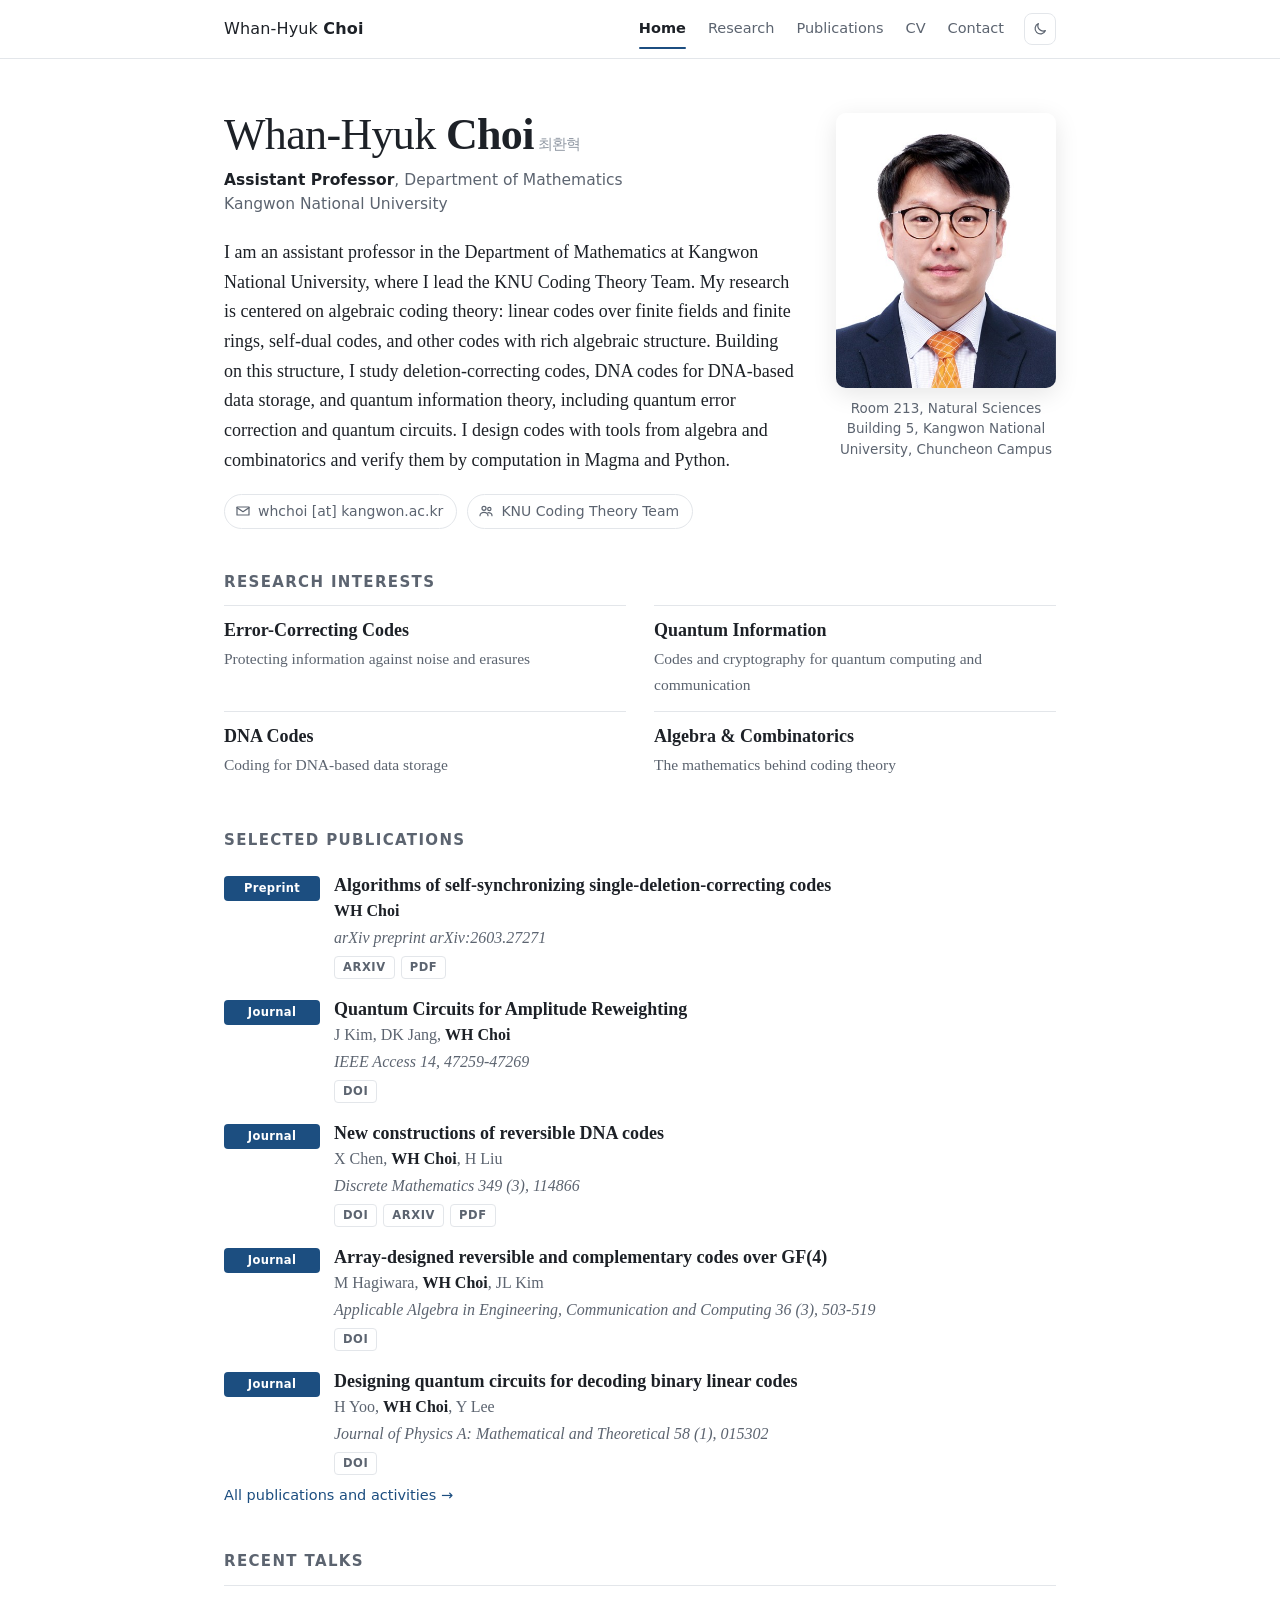
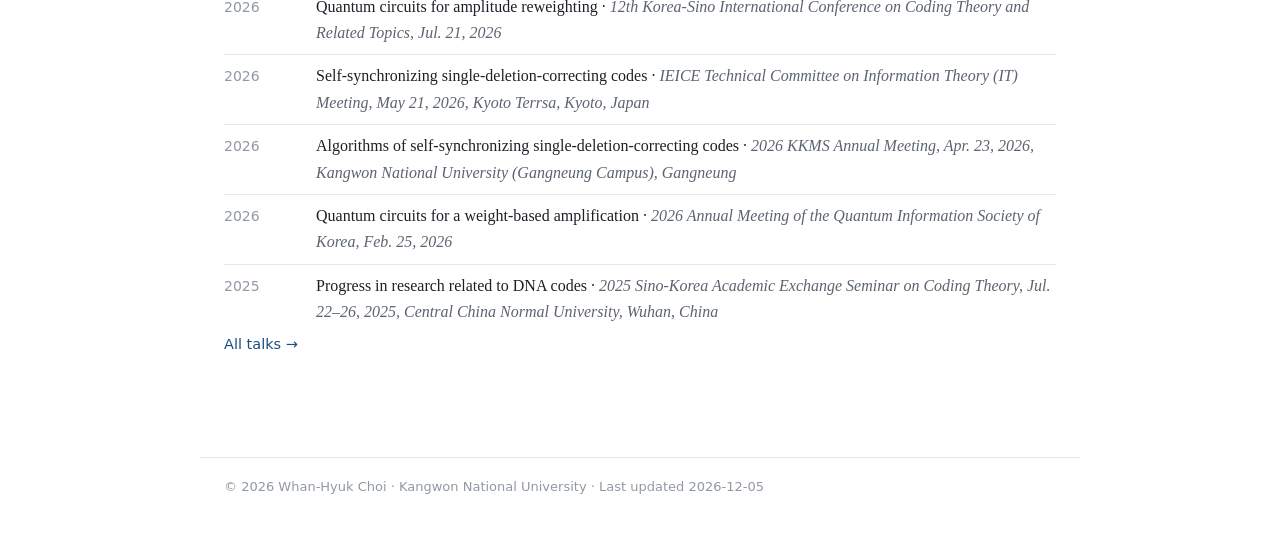
==== commit 0e22e3d2: "Hide email from scrapers, drop numbers of unpublished patent applications and grant numbers Co-Autho" ====
--- a/index.html
+++ b/index.html
@@ -12,7 +12,7 @@
   <header class="topbar" id="topbar"></header>
   <main class="wrap page" id="app"></main>
   <footer class="wrap foot" id="foot"></footer>
-  <script src="assets/js/main.js?v=3"></script>
+  <script src="assets/js/main.js?v=4"></script>
   <noscript><p class="wrap">This page needs JavaScript to show its content.</p></noscript>
 </body>
 </html>
